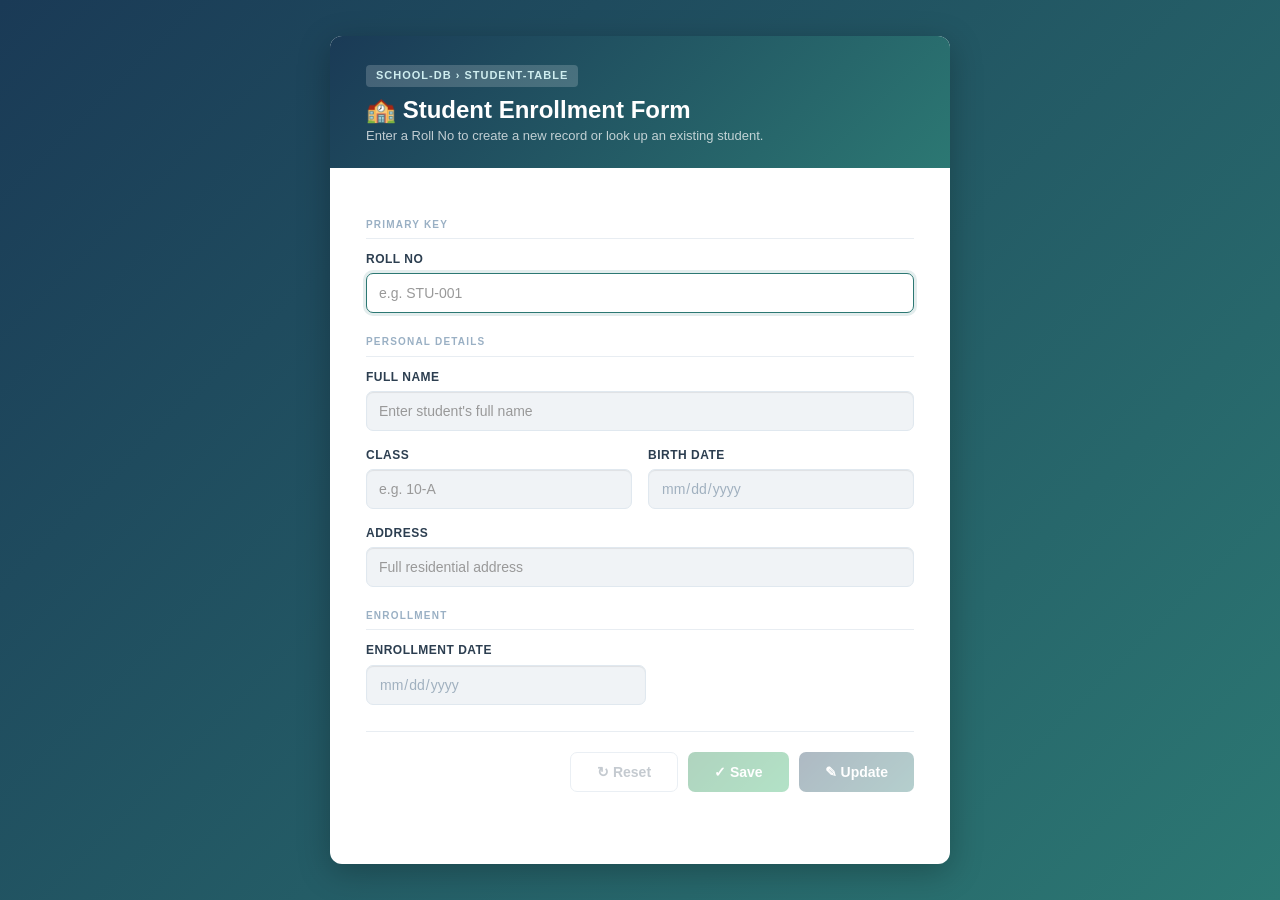
==== StudentEnrollmentProject/web/index.html @ e23b3dc9 "Completed the Project/10-June-2026" ====
<!DOCTYPE html>
<html lang="en">
<head>
    <title>Student Enrollment Form | SCHOOL-DB</title>
    <meta charset="utf-8">
    <meta name="viewport" content="width=device-width, initial-scale=1">
    <link rel="stylesheet" href="https://maxcdn.bootstrapcdn.com/bootstrap/3.4.1/css/bootstrap.min.css">
    <script src="https://ajax.googleapis.com/ajax/libs/jquery/3.5.1/jquery.min.js"></script>
    <script src="https://maxcdn.bootstrapcdn.com/bootstrap/3.4.1/js/bootstrap.min.js"></script>
   <link rel="stylesheet" href="style.css">
</head>
<body>
<div class="page-wrapper">
    <div class="card">
        <div class="card-top">
            <span class="db-badge">SCHOOL-DB &rsaquo; STUDENT-TABLE</span>
            <h2>&#127979; Student Enrollment Form</h2>
            <p>Enter a Roll No to create a new record or look up an existing student.</p>
        </div>
        <div class="card-body">
            <form id="studentForm" autocomplete="off">

                <div class="section-label">Primary Key</div>
                <div class="pk-row">
                    <div class="form-group">
                        <label for="rollNo">
                            Roll No
                            <span class="field-msg" id="rollNoMsg"></span>
                        </label>
                        <input type="text" class="form-control" id="rollNo"
                               placeholder="e.g. STU-001" onchange="lookupStudent()" />
                    </div>
                </div>

                <div class="section-label">Personal Details</div>
                <div class="form-group">
                    <label for="fullName">Full Name</label>
                    <input type="text" class="form-control" id="fullName"
                           placeholder="Enter student's full name" disabled />
                </div>
                <div class="form-row-half">
                    <div class="form-group">
                        <label for="studentClass">Class</label>
                        <input type="text" class="form-control" id="studentClass"
                               placeholder="e.g. 10-A" disabled />
                    </div>
                    <div class="form-group">
                        <label for="birthDate">Birth Date</label>
                        <input type="date" class="form-control" id="birthDate" disabled />
                    </div>
                </div>
                <div class="form-group">
                    <label for="address">Address</label>
                    <input type="text" class="form-control" id="address"
                           placeholder="Full residential address" disabled />
                </div>

                <div class="section-label">Enrollment</div>
                <div class="form-group" style="max-width:280px;">
                    <label for="enrollmentDate">Enrollment Date</label>
                    <input type="date" class="form-control" id="enrollmentDate" disabled />
                </div>

                <div class="btn-bar">
                    <button type="button" class="btn btn-reset"
                            id="btnReset" disabled onclick="resetForm()">
                        &#8635; Reset
                    </button>
                    <button type="button" class="btn btn-save"
                            id="btnSave" disabled onclick="saveStudent()">
                        &#10003; Save
                    </button>
                    <button type="button" class="btn btn-update"
                            id="btnUpdate" disabled onclick="updateStudent()">
                        &#9998; Update
                    </button>
                </div>
            </form>
            <div class="status-bar" id="statusBar"></div>
        </div>
    </div>
</div>

<script src="script.js"></script>
</body>
</html>
---- StudentEnrollmentProject/web/style.css ----
body {
            background: linear-gradient(135deg, #1a3a56 0%, #2c7873 100%);
            min-height: 100vh;
            font-family: 'Segoe UI', Tahoma, Geneva, Verdana, sans-serif;
        }
        .page-wrapper {
            min-height: 100vh;
            display: flex;
            align-items: center;
            justify-content: center;
            padding: 30px 15px;
        }
        .card {
            background: #ffffff;
            border-radius: 12px;
            box-shadow: 0 8px 32px rgba(0,0,0,0.25);
            max-width: 620px;
            width: 100%;
            overflow: hidden;
        }
        .card-top {
            background: linear-gradient(135deg, #1a3a56, #2c7873);
            padding: 28px 36px 22px;
            color: #fff;
        }
        .card-top .db-badge {
            display: inline-block;
            background: rgba(255,255,255,0.18);
            color: #cfeef0;
            font-size: 11px;
            font-weight: 700;
            border-radius: 4px;
            padding: 3px 10px;
            margin-bottom: 10px;
            letter-spacing: 1px;
            text-transform: uppercase;
        }
        .card-top h2 {
            font-size: 24px;
            font-weight: 700;
            margin: 0 0 4px;
        }
        .card-top p {
            font-size: 13px;
            margin: 0;
            color: rgba(255,255,255,0.72);
        }
        .card-body { padding: 28px 36px 24px; }
        .section-label {
            font-size: 10px;
            font-weight: 800;
            text-transform: uppercase;
            letter-spacing: 1.2px;
            color: #9ab0c4;
            margin: 22px 0 12px;
            padding-bottom: 6px;
            border-bottom: 1px solid #e8edf2;
        }
        .form-group { margin-bottom: 16px; }
        .form-group label {
            color: #2c3e50;
            font-size: 12px;
            font-weight: 700;
            margin-bottom: 5px;
            text-transform: uppercase;
            letter-spacing: 0.5px;
            display: flex;
            align-items: center;
            gap: 6px;
        }
        .field-msg {
            font-size: 11px;
            font-weight: 600;
            padding: 2px 7px;
            border-radius: 10px;
            text-transform: none;
            letter-spacing: 0;
        }
        .field-msg.new-id    { background: #e6f9f0; color: #1e8449; }
        .field-msg.existing-id { background: #fef3e2; color: #d35400; }
        .form-control {
            border-radius: 7px;
            border: 1.5px solid #d0dce8;
            font-size: 14px;
            height: 40px;
            color: #1a2530;
            transition: border-color 0.2s, box-shadow 0.2s;
            background: #f7fafd;
        }
        .form-control:focus {
            border-color: #2c7873;
            box-shadow: 0 0 0 3px rgba(44,120,115,0.13);
            outline: none;
            background: #fff;
        }
        .form-control:disabled {
            background: #f0f3f6;
            color: #a0b0bf;
            cursor: not-allowed;
            border-color: #e0e8ef;
        }
        .form-row-half { display: flex; gap: 16px; }
        .form-row-half .form-group { flex: 1; }
        .pk-row { display: flex; gap: 10px; align-items: flex-end; }
        .pk-row .form-group { flex: 1; margin-bottom: 0; }
        .btn-search {
            background: linear-gradient(135deg, #1a3a56, #2c7873);
            color: #fff;
            border: none;
            border-radius: 7px;
            font-size: 13px;
            font-weight: 700;
            padding: 0 18px;
            height: 40px;
            white-space: nowrap;
            transition: opacity 0.15s;
            cursor: pointer;
        }
        .btn-search:hover:not(:disabled) { opacity: 0.85; }
        .btn-search:disabled { opacity: 0.38; cursor: not-allowed; }
        .btn-bar {
            display: flex;
            gap: 10px;
            margin-top: 26px;
            justify-content: flex-end;
            padding-top: 20px;
            border-top: 1px solid #e8edf2;
        }
        .btn {
            border-radius: 7px;
            font-size: 14px;
            font-weight: 700;
            padding: 9px 26px;
            border: none;
            transition: all 0.15s;
            cursor: pointer;
        }
        .btn-save   { background: linear-gradient(135deg,#1e8449,#27ae60); color:#fff; }
        .btn-update { background: linear-gradient(135deg,#1a3a56,#2c7873); color:#fff; }
        .btn-reset  { background:#fff; color:#5a6a7a; border:1.5px solid #c5d3e0; }
        .btn-save:hover:not(:disabled)   { opacity:0.88; }
        .btn-update:hover:not(:disabled) { opacity:0.88; }
        .btn-reset:hover:not(:disabled)  { background:#f0f4f8; }
        .btn:disabled { opacity:0.35; cursor:not-allowed; }
        .status-bar { margin-top: 16px; min-height: 32px; }
        .status-bar .alert {
            padding: 9px 16px;
            border-radius: 7px;
            margin: 0;
            font-size: 13px;
            font-weight: 600;
        }
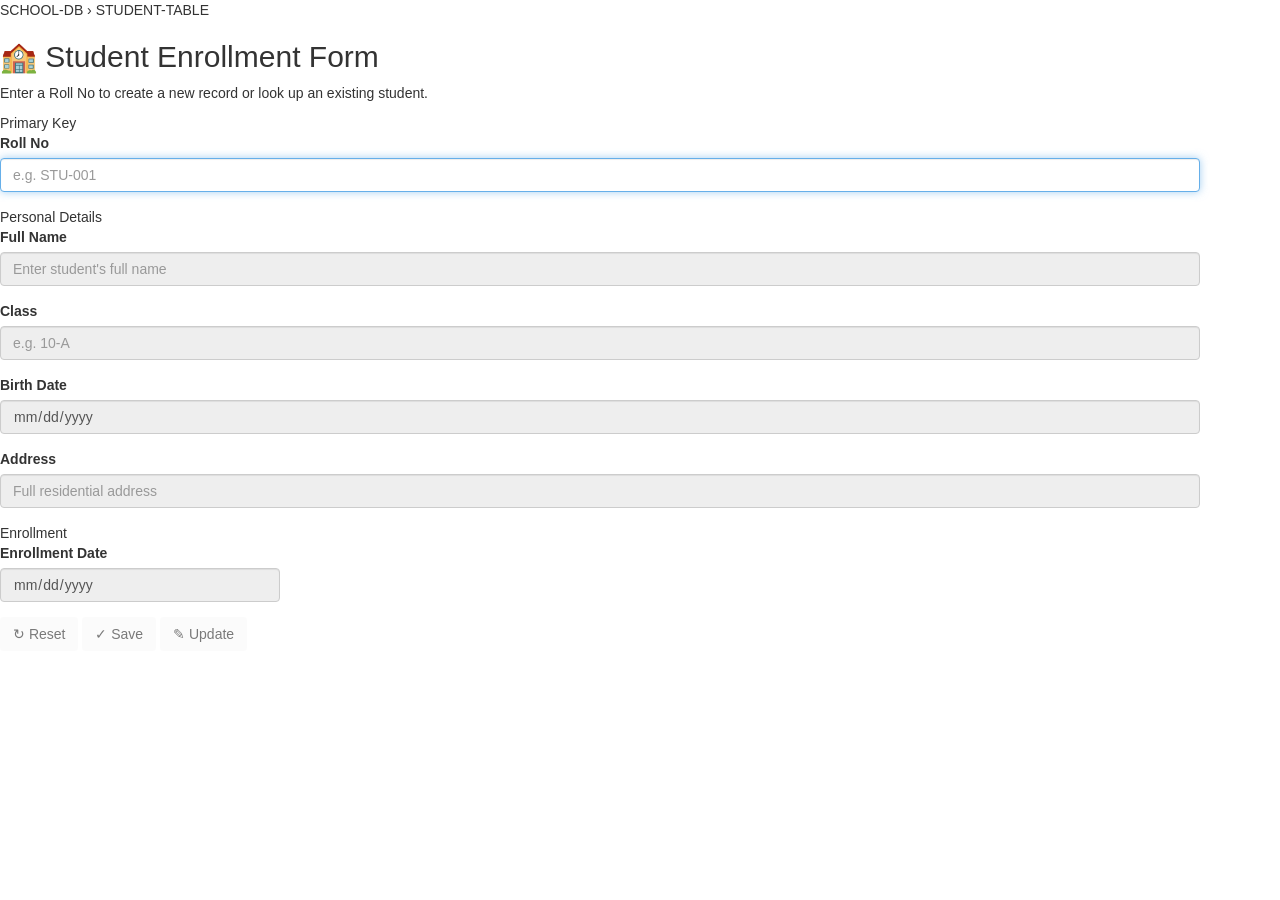
==== commit 7936c6c6: "Updated Readme" ====
--- a/StudentEnrollmentProject/web/index.html
+++ b/StudentEnrollmentProject/web/index.html
@@ -7,20 +7,20 @@
     <link rel="stylesheet" href="https://maxcdn.bootstrapcdn.com/bootstrap/3.4.1/css/bootstrap.min.css">
     <script src="https://ajax.googleapis.com/ajax/libs/jquery/3.5.1/jquery.min.js"></script>
     <script src="https://maxcdn.bootstrapcdn.com/bootstrap/3.4.1/js/bootstrap.min.js"></script>
-   <link rel="stylesheet" href="style.css">
+
 </head>
 <body>
-<div class="page-wrapper">
-    <div class="card">
-        <div class="card-top">
+<div >
+    <div >
+        <div >
             <span class="db-badge">SCHOOL-DB &rsaquo; STUDENT-TABLE</span>
             <h2>&#127979; Student Enrollment Form</h2>
             <p>Enter a Roll No to create a new record or look up an existing student.</p>
         </div>
-        <div class="card-body">
+        <div style="width: 1200px;">
             <form id="studentForm" autocomplete="off">
 
-                <div class="section-label">Primary Key</div>
+                <div >Primary Key</div>
                 <div class="pk-row">
                     <div class="form-group">
                         <label for="rollNo">
